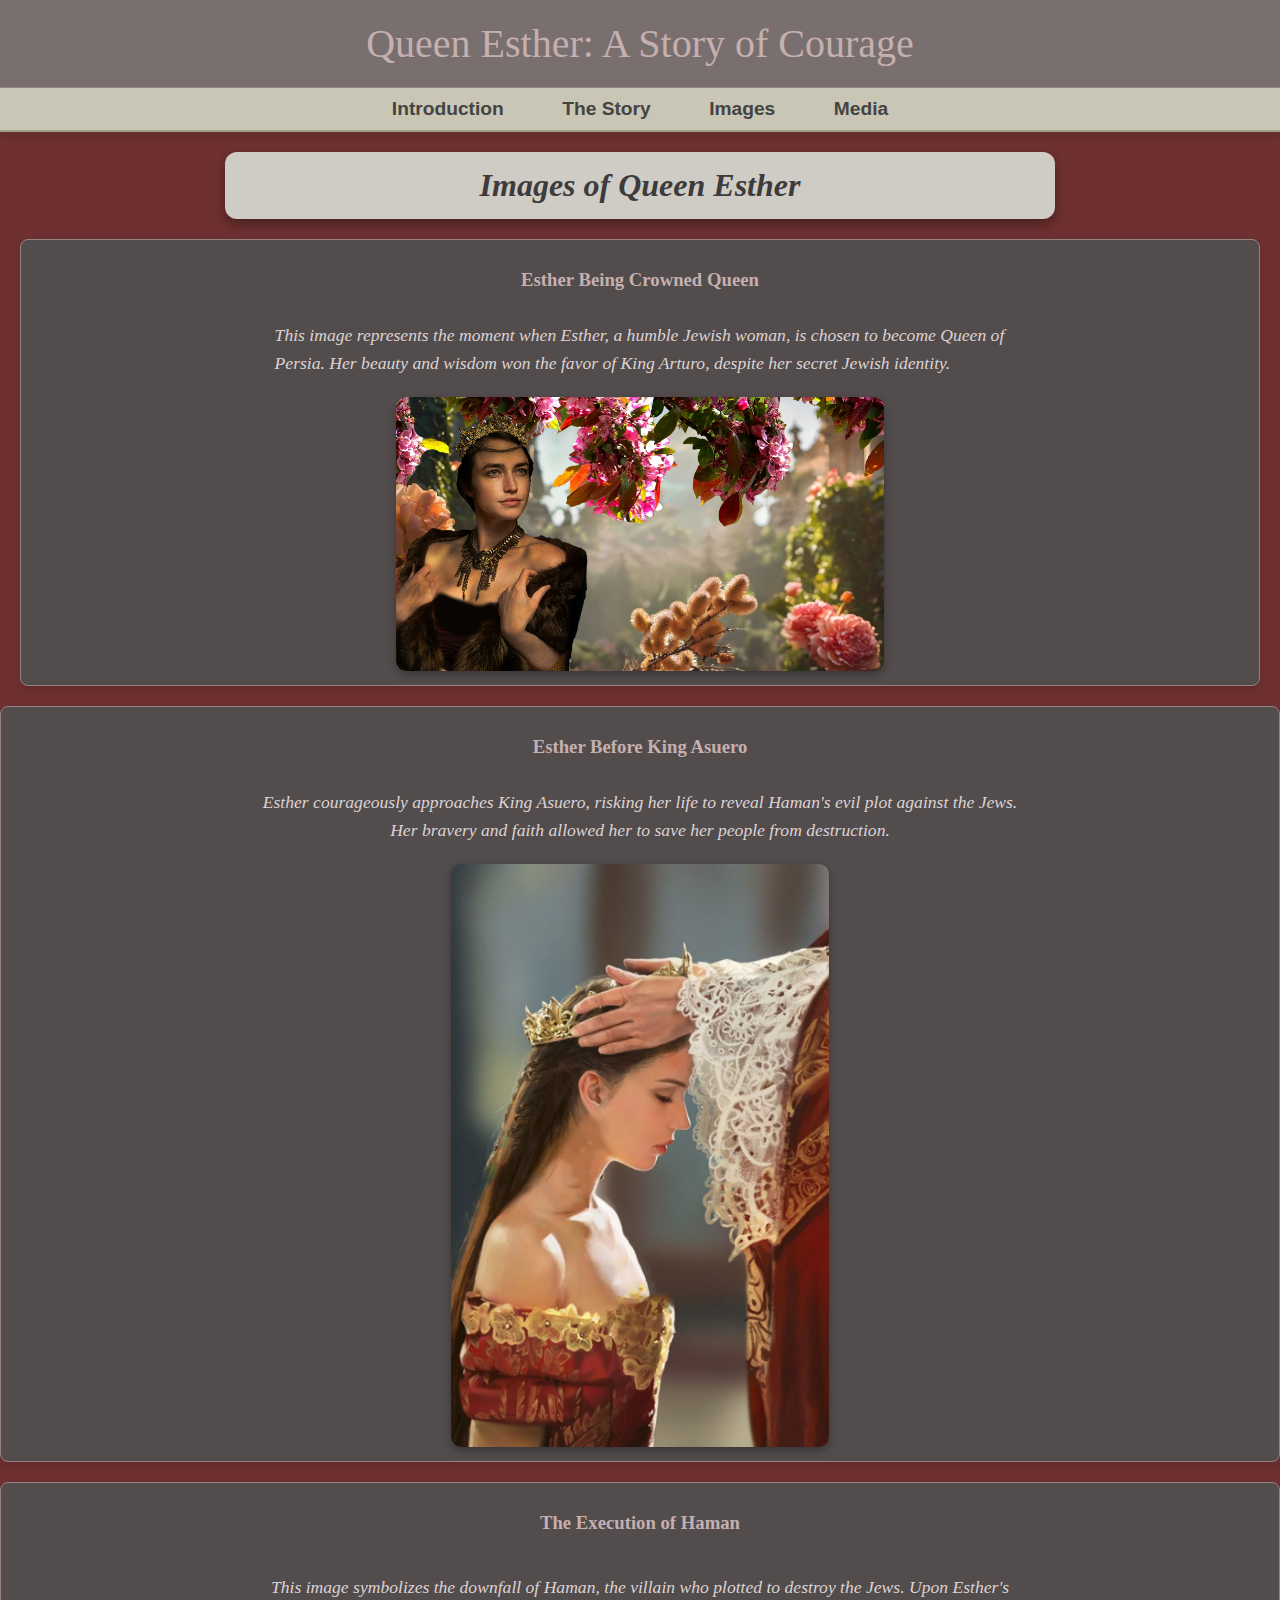
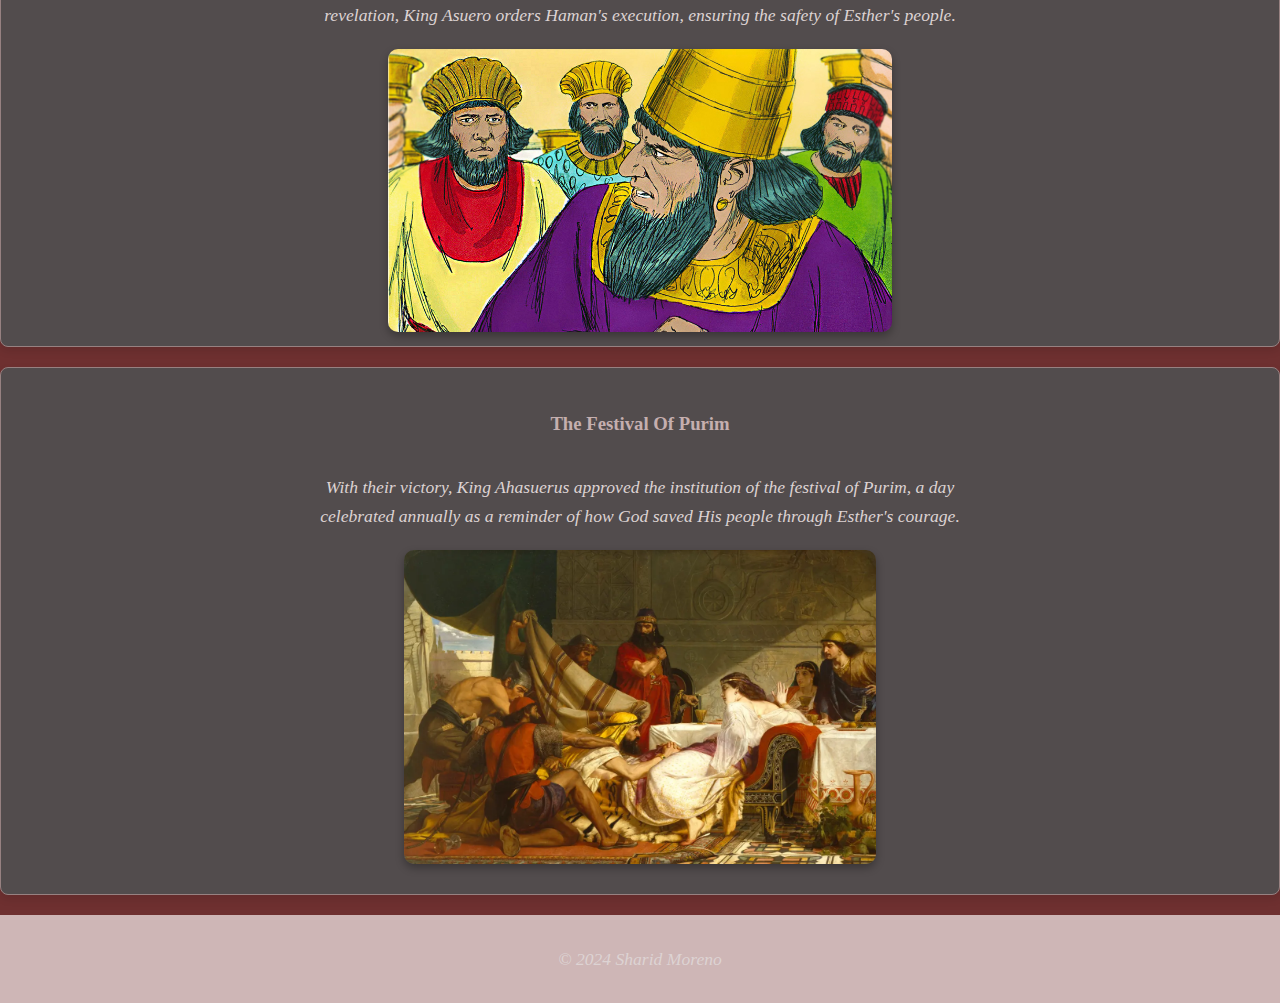
==== images.html @ 36a00e25 "Esther Story" ====
<!DOCTYPE html>
<html lang="en">
<head>
    <meta charset="UTF-8">
    <meta name="viewport" content="width=device-width, initial-scale=1.0">
    <title>Images - Queen Esther</title>
    <link rel="stylesheet" href="style.css">
</head>
<body>
    <header>
        <div class="site-title">Queen Esther: A Story of Courage</div>
        <nav>
            <ul>
                <li><a href="introduction.html">Introduction</a></li>
                <li><a href="history.html">The Story</a></li>
                <li><a href="images.html">Images</a></li>
                <li><a href="media.html">Media</a></li>
            </ul>
        </nav>
    </header>

    <main>
        <h1>Images of Queen Esther</h1>

        <!-- Image 1 -->
        <section class="image-gallery">
            
            <figcaption>
                <h3 style="text-align: center; margin-bottom: 10px;">Esther Being Crowned Queen</h3>
                <p>This image represents the moment when Esther, a humble Jewish woman, is chosen to become Queen of Persia. Her beauty and wisdom won the favor of King Arturo, despite her secret Jewish identity.</p>
            </figcaption>
            <figure style="display: inline-block; text-align: center; margin: 0;">
                <img src="images/pathtomage:esthercrowned.jpg" alt="Esther being crowned Queen" 
                style="max-width: 40%; height: auto; border-radius: 10px; box-shadow: 0 4px 8px rgba(0, 0, 0, 0.3);">
                </figure>

        </section>

        <!-- Image 2 -->
        <section class="image-gallery" style="text-align: center; margin: 20px 0;">
            <figure style="display: inline-block; text-align: center; margin: 0;">
                <figcaption style="margin-top: 10px;">
                    <h3 style="text-align: center; margin-bottom: 10px;">Esther Before King Asuero</h3>
                    <p style="text-align: center;">Esther courageously approaches King Asuero, risking her life to reveal Haman's evil plot against the Jews. Her bravery and faith allowed her to save her people from destruction.</p>
                </figcaption>
                <img src="images/images_esther-2.jpg" 
                     alt="Esther before King Asuero" 
                     style="max-width: 30%; height: auto; border-radius: 10px; box-shadow: 0 4px 8px rgba(0, 0, 0, 0.3);">
            </figure>
        </section>
        

        <!-- Image 3 -->
<section class="image-gallery" style="text-align: center; margin: 20px 0;">
    <figure style="display: inline-block; text-align: center; margin: 0;">
        
        <figcaption style="margin-top: 10px;">
            <h3>The Execution of Haman</h3>
            <p>This image symbolizes the downfall of Haman, the villain who plotted to destroy the Jews. Upon Esther's revelation, King Asuero orders Haman's execution, ensuring the safety of Esther's people.</p>
        </figcaption>
            <img src="images/Aman_1.jpg" alt="The Execution of Haman" 
             style="max-width: 40%; height: auto; border-radius: 10px; box-shadow: 0 4px 8px rgba(0, 0, 0, 0.3);">
   </figure>
</section>

        <!-- Image 4 -->
<section class="image-gallery" style="text-align: center; margin: 20px 0;">
    <figure style="display: inline-block; text-align: center;">
   <figcaption style="margin-top: 10px;">
        <h3>The Festival Of Purim</h3>
        <p>With their victory, King Ahasuerus approved the institution of the festival of Purim, a day celebrated annually as a reminder of how God saved His people through Esther's courage.</p>
   </figcaption>
        <img src="images/Purim Festival.webp" alt="The Festival Of Purim" 
        style="max-width: 40%; height: auto; border-radius: 10px; box-shadow: 0 4px 8px rgba(0, 0, 0, 0.3);">
    </figure>
</section>

    </main>
    <footer>
        <p>&copy; 2024 Sharid Moreno</p>
    </footer>
</body>
</html>
---- style.css ----
/* ADD @import statements ABOVE this line  */

/*  ------------------------------------------------------
    BASIC PAGE STYLING
    Here you can set typography, colors and overall page styling

    ------------------------------------------------------ */
    html {
        font-size: 100%;
    }
    h1{
        margin: 20px auto;
        padding: 15px;
        background-color: #cfcbc5; /* Soft cream background */
        border-radius: 8px;
        box-shadow: 0 6px 12px rgba(0, 0, 0, 0.3);
        max-width: 800px;
        text-align: center;
        border-radius: 12px;
        transition: transform 0.3s ease, box-shadow 0.3s ease;
        font-style: italic;
        font-family: cursive;
        color: #3d3b3b;
    }
    
    h2 {
        font-family: 'Georgia', serif;
        font-size: 2.0rem; 
        color: #e7e5e5;
        margin-bottom: 15px;
        text-transform: uppercase; 
        letter-spacing: 2px; 
    }

    h3{ 
        font-family: cursive;
    
    }
    
     p {
        font-size: 1.1rem;
        line-height: 1.6;
        color: #ddd3d3;
        margin-bottom: 15px;
        font-style: italic;
        font-family: 'Times New Roman', Times, serif;
        width: 60%;
        margin: auto;
        margin-right: auto;
        padding: 20px;
    }
    
    body {
        font-family: 'Open Sans', sans-serif;
        background-color: #6e3030;
        color: #c5afaf;
        margin: 0;
        padding: 0;
    }

    img:hover {
        transform: scale(1.02);
        box-shadow: 0 8px 16px rgba(0, 0, 0, 0.4); /* Sombra más profunda */
       font-size: medium;

    }

    nav {
        background-color: #c9c6b5;
        border-bottom: 2px solid #a09f8c;
        box-shadow: 0 4px 8px rgba(0, 0, 0, 0.1);
        text-align: center;
        padding: 10px 0;
        font-family: 'Fleur De Leah', sans-serif;
    }

    nav ul {
        margin: 0;
        padding: 0;
        list-style: none;
    }
    
    nav li {
        display: inline-block;
        margin: 0 15px;
    }
    
    nav li a {
        color: #444;
        text-decoration: none;
        font-size: 1.2em;
        font-weight: bold;
        padding: 8px 12px;
        border-radius: 5px;
        transition: all 0.3s ease;
    }
    
    nav li a:hover {
        background-color: #f0ede1;
        color: #353232;
        box-shadow: 0 2px 5px rgba(14, 13, 13, 0.2);
        transform: scale(1.05);
    }

    header div{
        background-color: #796f6f; /* Fondo del header */
        border-bottom: 1px solid #9c8585; /* Borde inferior */
        text-align: center; /* Centra el contenido horizontalmente */
        padding: 20px 0; /* Espaciado interno superior e inferior */
        font-family: cursive;
        font-size: 2.5rem;
    }
  
    
  
    
    /* ------------------------------------------------------
       SECTIONS AND CONTENT
       Estilos para las secciones y contenido general
    ------------------------------------------------------ */
    section {
        margin: 20px;
        padding: 10px;
        border: 1px solid #978181;
        background-color: #524c4d;
        border-radius: 8px;
        box-shadow: 0 4px 8px rgba(0, 0, 0, 0.1);
    }
    
    /* ------------------------------------------------------
       FOOTER
       Estilos para el pie de página
    ------------------------------------------------------ */
    footer {
        background: #ceb6b6;
        color: rgb(138, 134, 134);
        text-align: center;
        padding: 10px 0;
    }
    
    /* ------------------------------------------------------
       VIDEO & MEDIA STYLING
       Ajustes para contenido multimedia
    ------------------------------------------------------ */
    .videoWrapper {
        position: relative;
        padding-top: 25px;
        height: 0;
        clear: both;
    }
    
    .videoWrapper.ratio-16-9 {
        padding-bottom: 56.25%; /* Relación 16:9 */
    }
    
    .videoWrapper.ratio-4-3 {
        padding-bottom: 75%; /* Relación 4:3 */
    }
    
    .videoWrapper iframe {
        position: absolute;
        top: 0;
        left: 0;
        width: 100%;
        height: 100%;
    }
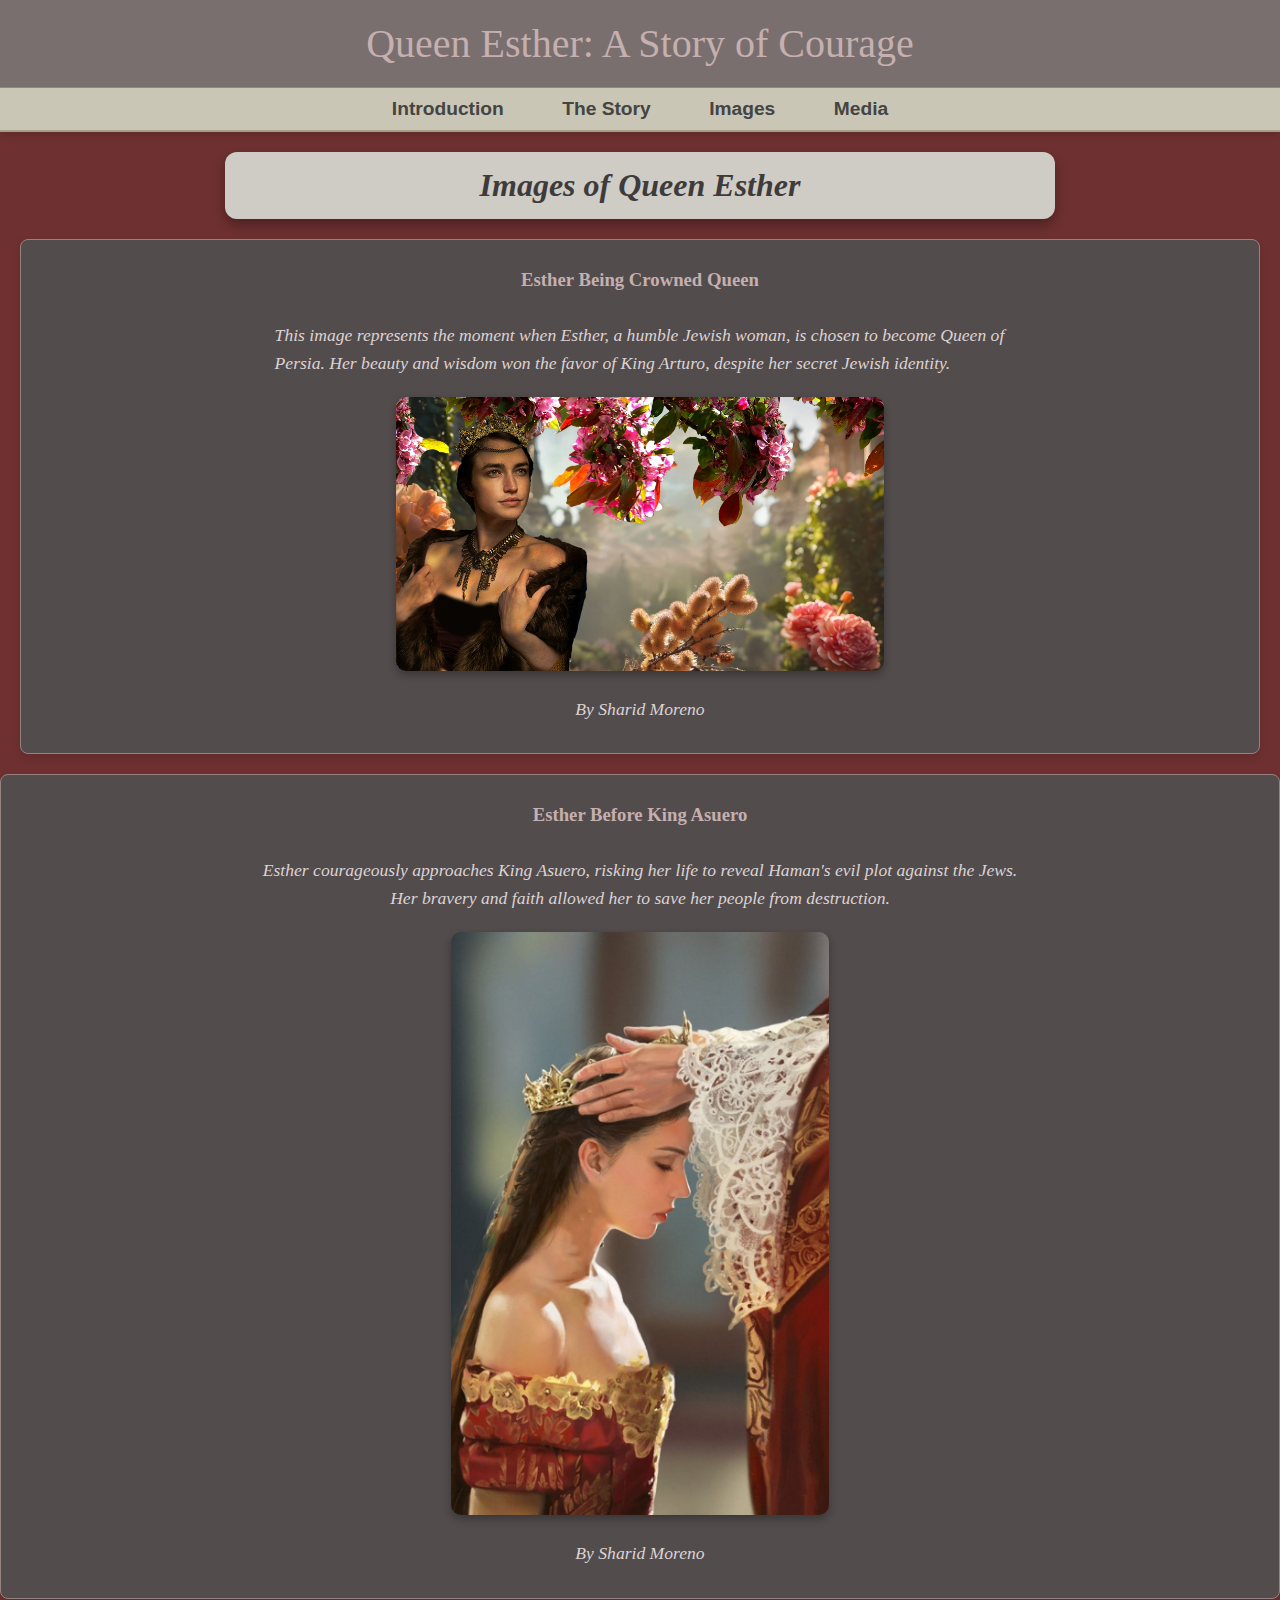
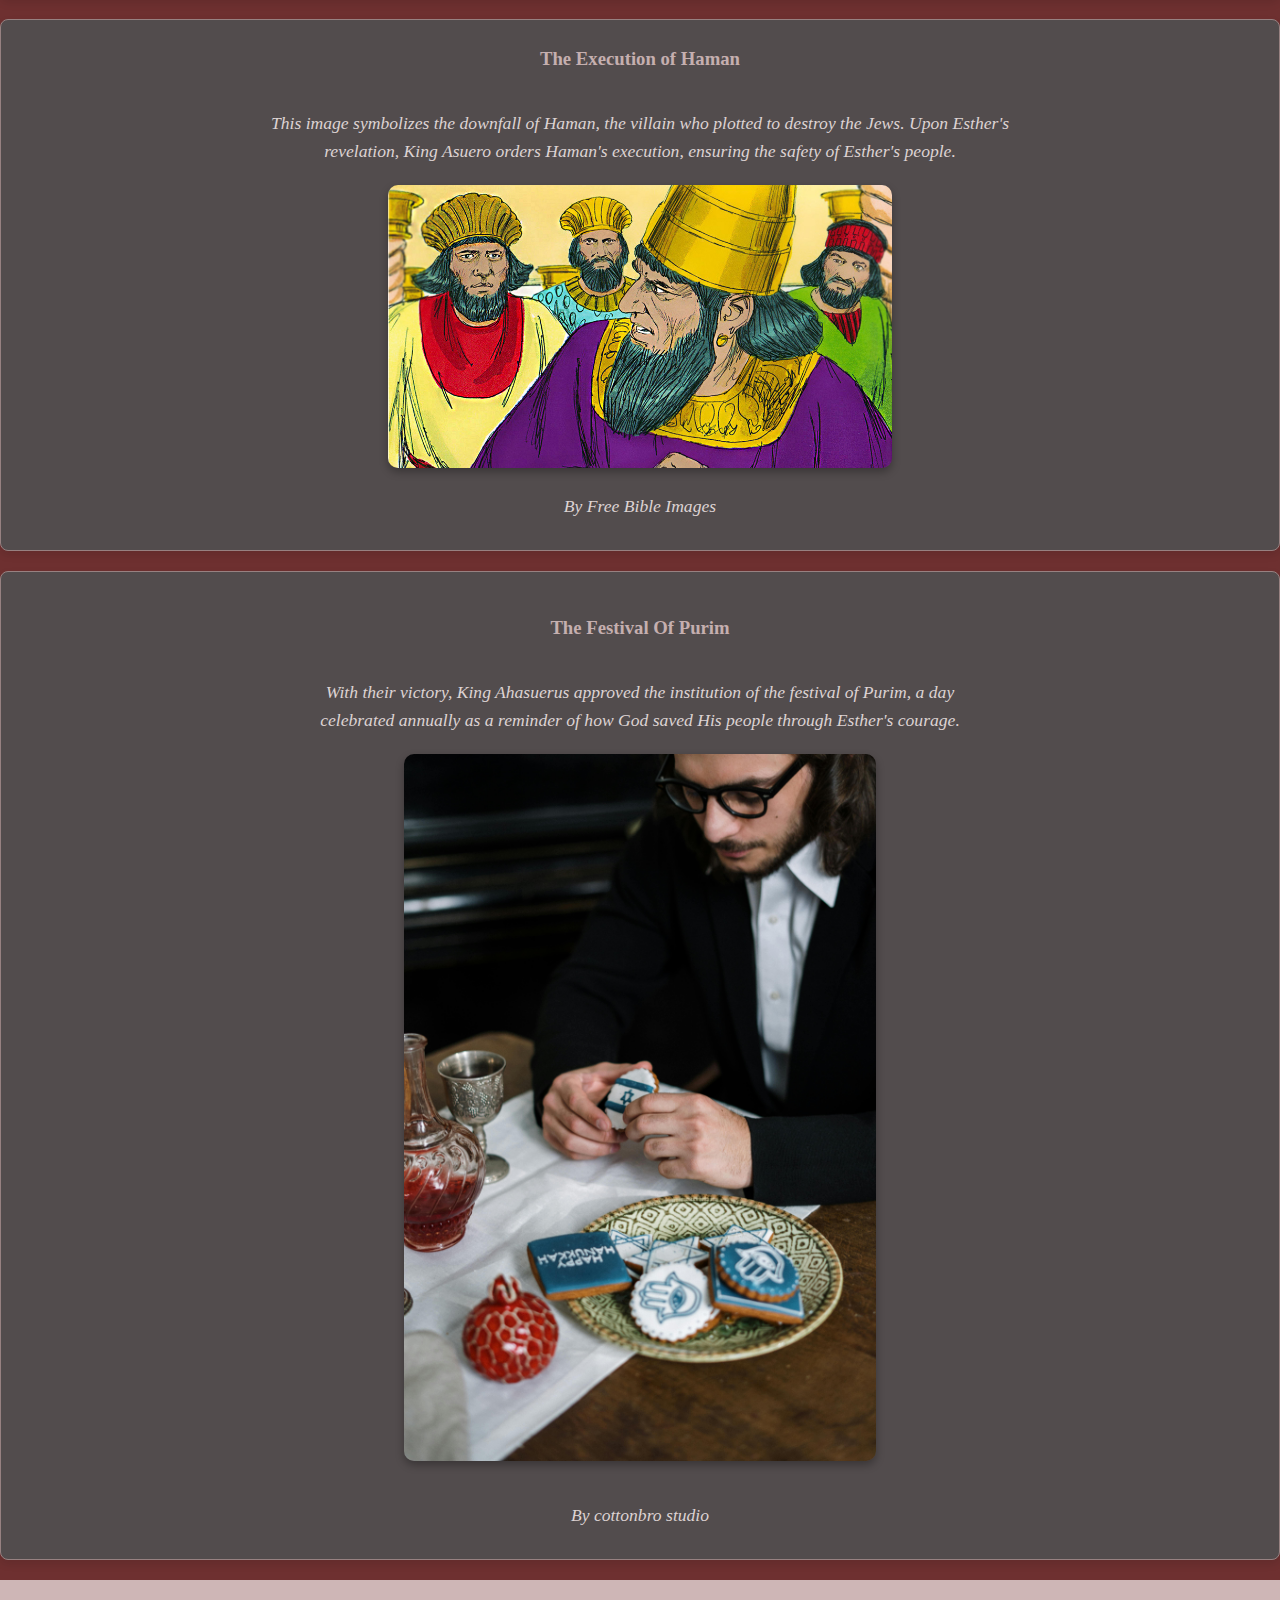
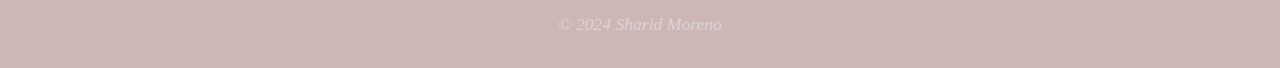
==== commit 067bc275: "Queen Esther" ====
--- a/images.html
+++ b/images.html
@@ -3,7 +3,7 @@
 <head>
     <meta charset="UTF-8">
     <meta name="viewport" content="width=device-width, initial-scale=1.0">
-    <title>Images - Queen Esther</title>
+    <title>Queen Esther: A Story of Courage</title>
     <link rel="stylesheet" href="style.css">
 </head>
 <body>
@@ -11,7 +11,7 @@
         <div class="site-title">Queen Esther: A Story of Courage</div>
         <nav>
             <ul>
-                <li><a href="introduction.html">Introduction</a></li>
+                <li><a href="index.html">Introduction</a></li>
                 <li><a href="history.html">The Story</a></li>
                 <li><a href="images.html">Images</a></li>
                 <li><a href="media.html">Media</a></li>
@@ -33,6 +33,7 @@
                 <img src="images/pathtomage:esthercrowned.jpg" alt="Esther being crowned Queen" 
                 style="max-width: 40%; height: auto; border-radius: 10px; box-shadow: 0 4px 8px rgba(0, 0, 0, 0.3);">
                 </figure>
+                <p style="text-align: center;">By Sharid Moreno</p>
 
         </section>
 
@@ -46,7 +47,8 @@
                 <img src="images/images_esther-2.jpg" 
                      alt="Esther before King Asuero" 
                      style="max-width: 30%; height: auto; border-radius: 10px; box-shadow: 0 4px 8px rgba(0, 0, 0, 0.3);">
-            </figure>
+                </figure>
+                <p style="text-align: center;">By Sharid Moreno</p>
         </section>
         
 
@@ -60,7 +62,8 @@
         </figcaption>
             <img src="images/Aman_1.jpg" alt="The Execution of Haman" 
              style="max-width: 40%; height: auto; border-radius: 10px; box-shadow: 0 4px 8px rgba(0, 0, 0, 0.3);">
-   </figure>
+             <p style="text-align: center;">By Free Bible Images</p>
+            </figure>
 </section>
 
         <!-- Image 4 -->
@@ -70,9 +73,10 @@
         <h3>The Festival Of Purim</h3>
         <p>With their victory, King Ahasuerus approved the institution of the festival of Purim, a day celebrated annually as a reminder of how God saved His people through Esther's courage.</p>
    </figcaption>
-        <img src="images/Purim Festival.webp" alt="The Festival Of Purim" 
+        <img src="images/pexels-cottonbro-4038245.jpg" alt="The Festival Of Purim" 
         style="max-width: 40%; height: auto; border-radius: 10px; box-shadow: 0 4px 8px rgba(0, 0, 0, 0.3);">
     </figure>
+    <p style="text-align: center;">By cottonbro studio</p>
 </section>
 
     </main>
